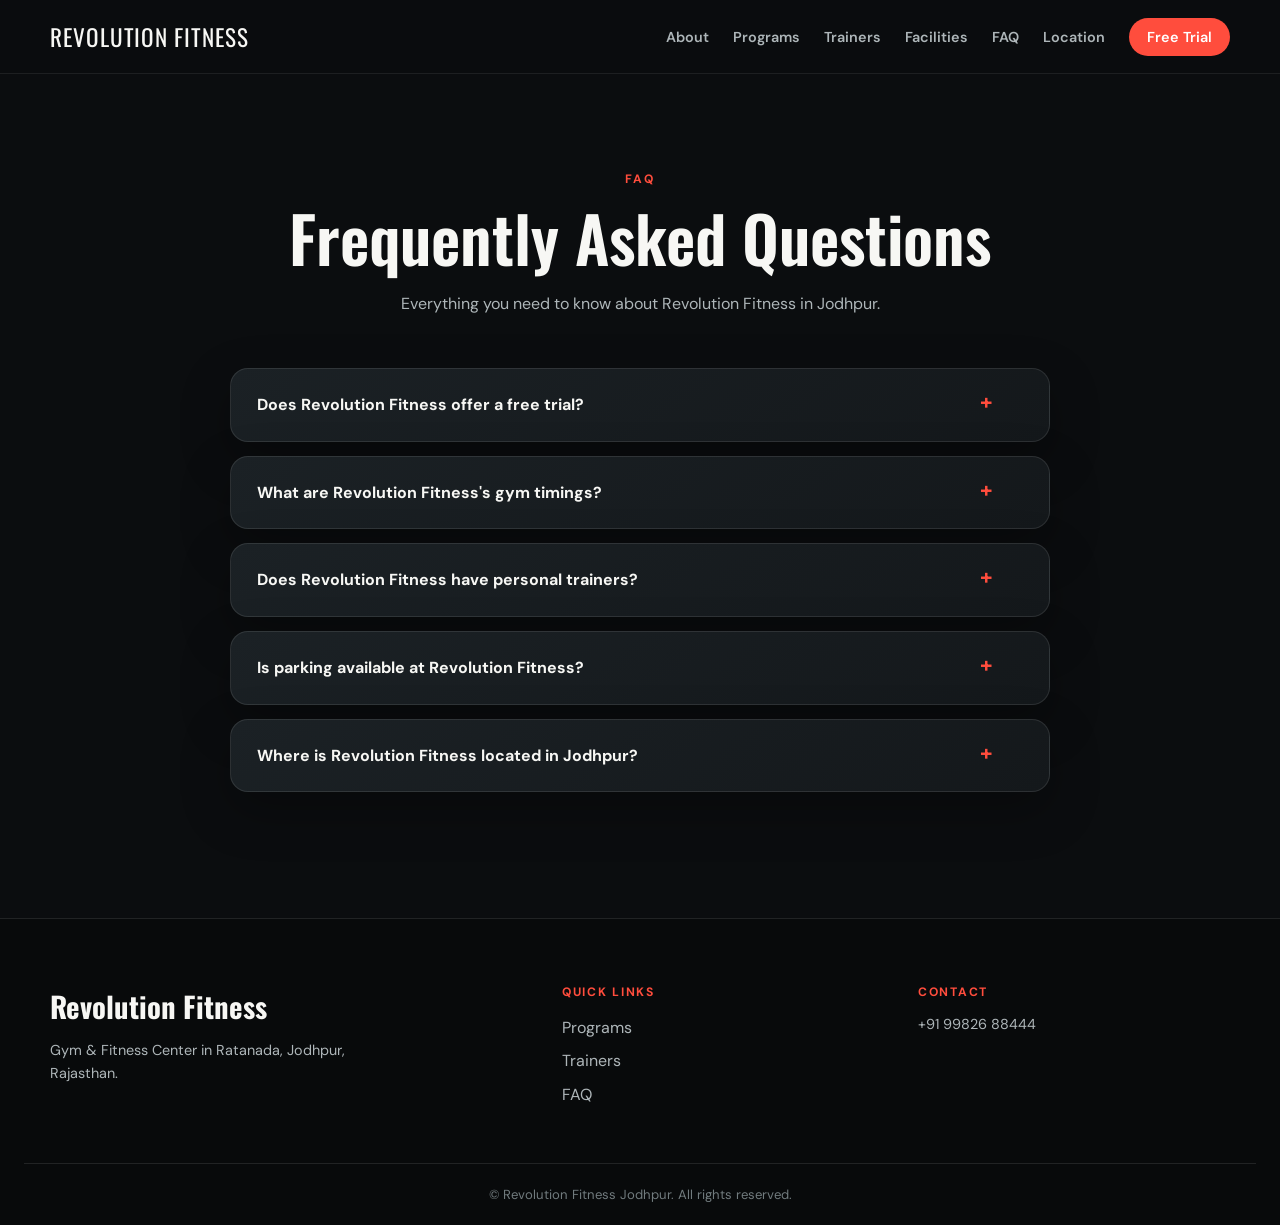
==== faq.html @ 063e990b "Add files via upload" ====
<!DOCTYPE html>
<html lang="en">
<head>
<meta charset="UTF-8">
<meta name="viewport"
content="width=device-width, initial-scale=1.0">
<title>
FAQ | Revolution Fitness Jodhpur - Gym Timings, Pricing & Trial
</title>
<meta name="description" content="Answers to common questions about Revolution Fitness Jodhpur — gym timings, membership pricing, free trial, personal training, and facilities in Ratanada."
<link href="https://fonts.googleapis.com/css2?family=DM+Sans:wght@400;500;600;700&family=Oswald:wght@500;600;700&display=swap" rel="stylesheet">
<link rel="stylesheet" href="style.css">
<script type="application/ld+json">
{
"@context":"https://schema.org",
"@type":"FAQPage",
"mainEntity": [
      {
  "@type": "Question",
  "name": "Does Revolution Fitness offer a free trial?",
  "acceptedAnswer": {
  "@type": "Answer",
  "text": "Yes, Revolution Fitness offers a free trial pass so new members can try the gym before joining a membership plan."
}
},
 {
   "@type": "Question",
    "name": "What is Revolution Fitness?",
   "acceptedAnswer": {
   "@type": "Answer",
            "text": "Revolution Fitness is a gym and fitness center in Ratanada, Jodhpur, Rajasthan. The gym offers fitness options including personal training, strength training, cardio and group fitness programs."
          }
        },

        {
          "@type": "Question",
          "name": "Where is Revolution Fitness located in Jodhpur?",
          "acceptedAnswer": {
            "@type": "Answer",
            "text": "Revolution Fitness is located on Defense Lab Road near Ratanda Circle in the Ratanada area of Jodhpur, Rajasthan, PIN 342011."
          }
        },

        {
          "@type": "Question",
          "name": "What are the opening hours of Revolution Fitness?",
          "acceptedAnswer": {
            "@type": "Answer",
            "text": "Revolution Fitness is open Monday through Friday from 5:00 AM to 10:00 PM. Please contact the gym to confirm the current Saturday and Sunday opening hours."
          }
        },

        {
          "@type": "Question",
          "name": "What fitness programs does Revolution Fitness offer?",
          "acceptedAnswer": {
            "@type": "Answer",
            "text": "Revolution Fitness offers fitness programs including personal training, strength training, cardio and group fitness. Training options can be selected according to individual fitness goals and experience."
          }
        },

        {
          "@type": "Question",
          "name": "Does Revolution Fitness offer personal training?",
          "acceptedAnswer": {
            "@type": "Answer",
            "text": "Yes. Revolution Fitness offers personal training for members who want individualized coaching and guidance based on their fitness goals."
          }
        },

        {
          "@type": "Question",
          "name": "Does Revolution Fitness offer group classes?",
          "acceptedAnswer": {
            "@type": "Answer",
            "text": "Yes. Revolution Fitness offers group fitness classes for members who prefer a structured training environment with other participants."
          }
        },

        {
          "@type": "Question",
          "name": "Is Revolution Fitness suitable for beginners?",
          "acceptedAnswer": {
            "@type": "Answer",
            "text": "Yes. Revolution Fitness can be suitable for beginners as well as people with previous training experience. Beginners can start with an appropriate training approach and gradually develop their strength and fitness."
          }
        },

        {
          "@type": "Question",
          "name": "Does Revolution Fitness offer strength training?",
          "acceptedAnswer": {
            "@type": "Answer",
            "text": "Yes. Strength training is one of the training options available at Revolution Fitness in Ratanada, Jodhpur. Members can train according to their individual goals and experience."
          }
        },

        {
          "@type": "Question",
          "name": "Does Revolution Fitness offer cardio training?",
          "acceptedAnswer": {
            "@type": "Answer",
            "text": "Yes. Revolution Fitness provides cardio training options for members who want to work on cardiovascular fitness, endurance and overall conditioning."
          }
        },

        {
          "@type": "Question",
          "name": "Does Revolution Fitness offer a free trial?",
          "acceptedAnswer": {
            "@type": "Answer",
            "text": "Revolution Fitness offers a free trial for prospective members. Contact the gym directly to confirm current trial availability, eligibility and terms."
          }
        },

        {
    "@type": "Question",
    "name": "How much does Revolution Fitness membership cost?",
          "acceptedAnswer": {
   "@type": "Answer",
            "text": "Membership pricing at Revolution Fitness can vary depending on the selected membership or training option. Contact Revolution Fitness directly for the latest membership prices and available offers."
          }
        },

        {
   "@type": "Question",
   "name": "How can I contact Revolution Fitness?",
   "acceptedAnswer": {
    "@type": "Answer",
    "text": "You can contact Revolution Fitness at +91-99826-88444 for membership enquiries, training information, free trial information and current offers."
          }
        }

      ]
    }
    </script>
</head>
<body>
<nav class="main-nav" aria-label="Main navigation">
    <div class="nav-logo">
      <a href="/">Revolution Fitness</a>
    </div>
<ul class="nav-links">
<li><a href="/#about">About</a></li>
<li><a href="/#programs">Programs</a></li>
<li><a href="/#trainers">Trainers</a></li>
<li><a href="/#facilities">Facilities</a></li>
<li><a href="/faq.html">FAQ</a></li>
<li><a href="/#location">Location</a></li>
<li><a href="/#trial" class="btn-nav">Free Trial</a></li>
 </ul>
</nav>
<main>
 <section class="faq-page" aria-label="Frequently Asked Questions">
 <div class="section-header">
 <p class="section-eyebrow">FAQ</p>
 <h1>Frequently Asked Questions</h1>
 <p class="section-subtext">Everything you need to know about Revolution Fitness in Jodhpur.</p>
 </div>

<div class="faq-preview-list">
<details class="faq-item">
<summary>Does Revolution Fitness offer a free trial?</summary>
<p>Yes, Revolution Fitness offers a free trial pass so new members can try the gym before joining a membership plan.</p>
 </details>

 <details class="faq-item">
 <summary>What are Revolution Fitness's gym timings?</summary>
 <p>Revolution Fitness is open from 5:00 AM to 10:00 PM on weekdays, and 7:00 AM to 10:00 PM on weekends.</p>
 </details>

 <details class="faq-item">
<summary>Does Revolution Fitness have personal trainers?
</summary>
 <p>Yes, Revolution Fitness offers one-on-one personal training led by founder Sandeep Tak and the coaching team, tailored to strength, weight loss, and conditioning goals.</p>
</details>
<details class="faq-item">
 <summary>Is parking available at Revolution Fitness?</summary>
 <p>Yes, Revolution Fitness offers dedicated on-site parking for all members at its Ratanada Circle location in Jodhpur.</p>
        </details>

<details class="faq-item">
<summary>Where is Revolution Fitness located in Jodhpur?</summary>
 <p>Revolution Fitness is located at 7-A Defense Lab Road, Ratanada Circle, Ratanada, Jodhpur, Rajasthan 342011.</p>
  </details>

</div>
</section>
</main>
<footer aria-label="Site footer">
<div class="footer-content">
<div class="footer-brand"><h2>Revolution Fitness</h2><p>Gym & Fitness Center in Ratanada, Jodhpur, Rajasthan.</p></div>
<nav class="footer-links" aria-label="Footer navigation"><h3>Quick Links</h3><ul><li><a href="/#programs">Programs</a></li><li><a href="/#trainers">Trainers</a></li><li><a href="/faq.html">FAQ</a></li></ul></nav>
<div class="footer-contact"><h3>Contact</h3><p><a href="tel:+919982688444">+91 99826 88444</a></p></div>
</div><div class="footer-bottom"><p>© Revolution Fitness Jodhpur. All rights reserved.</p></div>
</footer>


</body>
</html>
---- style.css ----
@import url('https://fonts.googleapis.com/css2?family=DM+Sans:wght@400;500;600;700&family=Oswald:wght@500;600;700&display=swap');
:root{--bg:#0b0d0f;--surface:#14181b;--surface-2:#1b2125;--line:rgba(255,255,255,.1);--text:#f7f7f4;--muted:#aeb6b9;--accent:#ff4d3d;--accent-dark:#d93a2d;--max:1180px;--radius:18px;--shadow:0 18px 50px rgba(0,0,0,.28)}
*{box-sizing:border-box;margin:0;padding:0}html{scroll-behavior:smooth}body{background:var(--bg);color:var(--text);font-family:'DM Sans',sans-serif;line-height:1.6}img{display:block;max-width:100%}a{color:inherit}section{padding:112px 24px;overflow:clip}
.main-nav,body>nav{position:fixed;inset:0 0 auto;z-index:100;display:flex;align-items:center;justify-content:space-between;gap:24px;padding:18px max(24px,calc((100% - var(--max))/2));background:rgba(11,13,15,.78);border-bottom:1px solid rgba(255,255,255,.08);backdrop-filter:blur(18px)}
.nav-logo a{text-decoration:none;font-family:Oswald,sans-serif;font-size:1.45rem;letter-spacing:.04em;text-transform:uppercase}.nav-links{list-style:none;display:flex;align-items:center;gap:24px}.nav-links a{color:var(--muted);text-decoration:none;font-size:.9rem;font-weight:600;transition:color .2s}.nav-links a:hover{color:var(--text)}.nav-links .btn-nav{color:#fff;padding:10px 18px;border-radius:999px;background:var(--accent)}
.btn-primary,.btn-secondary{display:inline-flex;align-items:center;justify-content:center;min-height:50px;padding:0 24px;border-radius:999px;font-weight:700;text-decoration:none;transition:transform .2s,background .2s,border-color .2s}.btn-primary{background:var(--accent);color:#fff;box-shadow:0 10px 25px rgba(255,77,61,.22)}.btn-primary:hover{background:var(--accent-dark);transform:translateY(-2px)}.btn-secondary{border:1px solid rgba(255,255,255,.26);color:#fff}.btn-secondary:hover{border-color:#fff;background:rgba(255,255,255,.08);transform:translateY(-2px)}
.section-header{max-width:720px;margin:0 auto 52px;text-align:center}.section-eyebrow,.hero-eyebrow{color:var(--accent);font-size:.76rem;font-weight:700;letter-spacing:.18em;text-transform:uppercase;margin-bottom:14px}.section-header h1,.section-header h2{font-family:Oswald,sans-serif;font-weight:600;line-height:1.08}.section-header h1,.section-header h2{font-size:clamp(2.2rem,5vw,4rem)}.section-subtext{margin-top:18px;color:var(--muted)}
.hero{min-height:760px;height:100svh;display:grid;place-items:center;position:relative;padding-top:100px}.hero-bg-img,.trainer-hero-img{position:absolute;inset:0;width:100%;height:100%;object-fit:cover}.hero-overlay{position:absolute;inset:0;background:linear-gradient(90deg,rgba(5,7,8,.92),rgba(5,7,8,.58) 52%,rgba(5,7,8,.3)),linear-gradient(0deg,rgba(5,7,8,.72),transparent 45%)}.hero-content{position:relative;z-index:1;width:min(100%,var(--max));text-align:left}.hero-content h1{max-width:760px;font-family:Oswald,sans-serif;font-size:clamp(3rem,7vw,6.2rem);line-height:.98;letter-spacing:-.025em}.hero-description{max-width:590px;margin:24px 0 34px;color:#d4dadb;font-size:1.08rem}.hero-actions{display:flex;gap:14px;flex-wrap:wrap}
.programs,.trainers,.reviews,.location,.faq-page,.trainer-bio-section{background:var(--bg)}.programs-grid,.facilities-grid,.reviews-grid,.results-grid{width:min(100%,var(--max));margin:0 auto;display:grid;gap:22px}.programs-grid,.reviews-grid{grid-template-columns:repeat(3,1fr)}.facilities-grid{grid-template-columns:repeat(3,1fr)}.program-card,.facilities-card,.review-card,.review-grid,.faq-item,.trainer-card,.location-details{background:linear-gradient(145deg,var(--surface-2),var(--surface));border:1px solid var(--line);border-radius:var(--radius);box-shadow:var(--shadow)}.program-card,.facilities-card{overflow:hidden;transition:transform .25s,border-color .25s}.program-card:hover,.facilities-card:hover{transform:translateY(-6px);border-color:rgba(255,77,61,.45)}.program-card img,.facilities-card img{width:100%;height:230px;object-fit:cover}.program-card h3,.facilities-card h3{margin:24px 24px 8px;font-size:1.16rem}.program-card p,.facilities-card p{padding:0 24px 26px;color:var(--muted);font-size:.95rem}
.trainers-grid{width:min(100%,980px);margin:auto}.trainer-card{display:grid;grid-template-columns:42% 1fr;overflow:hidden}.trainer-card img{width:100%;height:390px;object-fit:contain;object-position:center;background:#0f1315}.trainer-info{padding:42px;align-self:center}.trainer-info h3,.bio-content h2{font-family:Oswald,sans-serif;font-weight:600}.trainer-info h3{font-size:2rem}.trainer-title,.trainer-hero-tagline{color:var(--accent);font-weight:700}.trainer-bio{margin:18px 0 24px;color:var(--muted)}
.trainer-hero{height:68svh;min-height:520px;display:flex;align-items:end;position:relative;padding:140px max(24px,calc((100% - var(--max))/2)) 70px}.trainer-hero::after{content:'';position:absolute;inset:0;background:linear-gradient(0deg,rgba(5,7,8,.92),transparent 70%)}.trainer-hero-content{position:relative;z-index:1}.trainer-hero-content h1{font-family:Oswald,sans-serif;font-size:clamp(3rem,8vw,6rem);line-height:1}.trainer-bio-section{padding-top:90px}.bio-content{width:min(100%,760px);margin:auto}.bio-content h2{margin:42px 0 12px;font-size:2rem}.bio-content h2:first-child{margin-top:0}.bio-content p{color:#ccd2d3}.bio-image{margin:40px 0}.bio-image img{width:100%;height:420px;border-radius:var(--radius);object-fit:contain;object-position:center;background:#0f1315}.bio-image figcaption{margin-top:10px;text-align:center;color:var(--muted);font-size:.85rem}.bio-closing{margin:32px 0;color:var(--accent)!important;font-weight:700}
.results{background:#111518}.results-grid{grid-template-columns:repeat(4,1fr);text-align:center}.result-stat{padding:18px}.result-stat h3{color:var(--accent);font-family:Oswald,sans-serif;font-size:3.6rem;line-height:1}.result-stat p{margin-top:10px;color:var(--muted)}.review-grid,.review-card{padding:30px;text-align:left}.review-stars{color:var(--accent);letter-spacing:.15em}.review-text{margin:16px 0 22px;color:#d4dadb}.review-author{color:var(--muted);font-size:.9rem;font-weight:700}
.location-wrapper{width:min(100%,var(--max));margin:auto;display:grid;grid-template-columns:.8fr 1.2fr;gap:22px}.location-details{padding:36px}.location-details h3{margin:22px 0 6px;color:var(--accent);font-size:.78rem;letter-spacing:.14em;text-transform:uppercase}.location-details h3:first-child{margin-top:0}.location-details p{color:var(--muted)}.location-details .btn-primary{margin-top:26px}.location-map{min-height:360px;overflow:hidden;border-radius:var(--radius);border:1px solid var(--line)}.location-map iframe{display:block;width:100%;height:100%}
.faq-page{min-height:100vh;padding-top:170px}.faq-preview-list{width:min(100%,820px);margin:auto}.faq-item{margin-bottom:14px;padding:23px 26px}.faq-item summary{cursor:pointer;list-style:none;padding-right:30px;font-weight:700}.faq-item summary::-webkit-details-marker{display:none}.faq-item summary::after{content:'+';float:right;color:var(--accent);font-size:1.35rem;line-height:1}.faq-item[open] summary::after{content:'–'}.faq-item p{margin-top:14px;color:var(--muted)}
.final-cta{text-align:center;background:radial-gradient(circle at 50% 0,rgba(255,77,61,.22),transparent 55%),#111518}.final-cta-content{width:min(100%,720px);margin:auto}.final-cta h2{font-family:Oswald,sans-serif;font-size:clamp(2.3rem,5vw,4rem);line-height:1.05}.final-cta-text{margin:20px auto 30px;color:var(--muted)}.final-cta .btn-secondary{margin-left:8px}footer{padding:64px 24px 0;background:#080a0b;border-top:1px solid var(--line)}.footer-content{width:min(100%,var(--max));margin:auto;display:grid;grid-template-columns:1.5fr 1fr 1fr;gap:44px;padding-bottom:48px}.footer-brand h2{font-family:Oswald,sans-serif;font-size:1.8rem}.footer-brand p,.footer-contact p{max-width:320px;margin-top:10px;color:var(--muted);font-size:.9rem}.footer-social a,.footer-links a,.footer-contact a{color:var(--muted);text-decoration:none}.footer-social a:hover,.footer-links a:hover,.footer-contact a:hover{color:var(--accent)}.footer-links h3,.footer-contact h3{color:var(--accent);font-size:.76rem;letter-spacing:.14em;text-transform:uppercase}.footer-links ul{list-style:none;margin-top:12px}.footer-links li{margin:8px 0}.footer-bottom{padding:20px 0;border-top:1px solid var(--line);text-align:center;color:#717b7e;font-size:.82rem}
.facilites{padding:112px 24px}.section.header{max-width:720px;margin:0 auto 52px;text-align:center}.section.header h2{font-family:Oswald,sans-serif;font-size:clamp(2.2rem,5vw,4rem);line-height:1.08}.section.header .section-subtext{margin-top:18px;color:var(--muted)}
@media(max-width:900px){.nav-links{gap:12px}.nav-links li:nth-child(-n+3){display:none}.programs-grid,.facilities-grid,.reviews-grid{grid-template-columns:repeat(2,1fr)}.location-wrapper{grid-template-columns:1fr}}
@media(max-width:640px){section,.facilites{padding:78px 18px}.main-nav,body>nav{padding:15px 18px}.nav-links{gap:8px}.nav-links li:nth-child(n+4):not(:last-child){display:none}.nav-links .btn-nav{padding:9px 13px;font-size:.78rem}.hero{min-height:720px;padding-top:120px}.hero-content h1{font-size:clamp(3rem,14vw,4.4rem)}.hero-actions{flex-direction:column;align-items:stretch;max-width:300px}.programs-grid,.facilities-grid,.reviews-grid,.results-grid{grid-template-columns:1fr}.trainer-card{grid-template-columns:1fr}.trainer-card img{height:300px;object-fit:contain;background:#0f1315}.trainer-info{padding:28px 24px}.trainer-hero{min-height:470px;padding:120px 18px 48px}.bio-content h2{font-size:1.65rem}.bio-image img{height:280px;object-fit:contain;background:#0f1315}.final-cta .btn-secondary{margin:12px 0 0}.footer-content{grid-template-columns:1fr;text-align:center;gap:30px}.footer-brand p,.footer-contact p{margin-left:auto;margin-right:auto}}
@media(prefers-reduced-motion:reduce){html{scroll-behavior:auto}*,*::before,*::after{transition:none!important}}
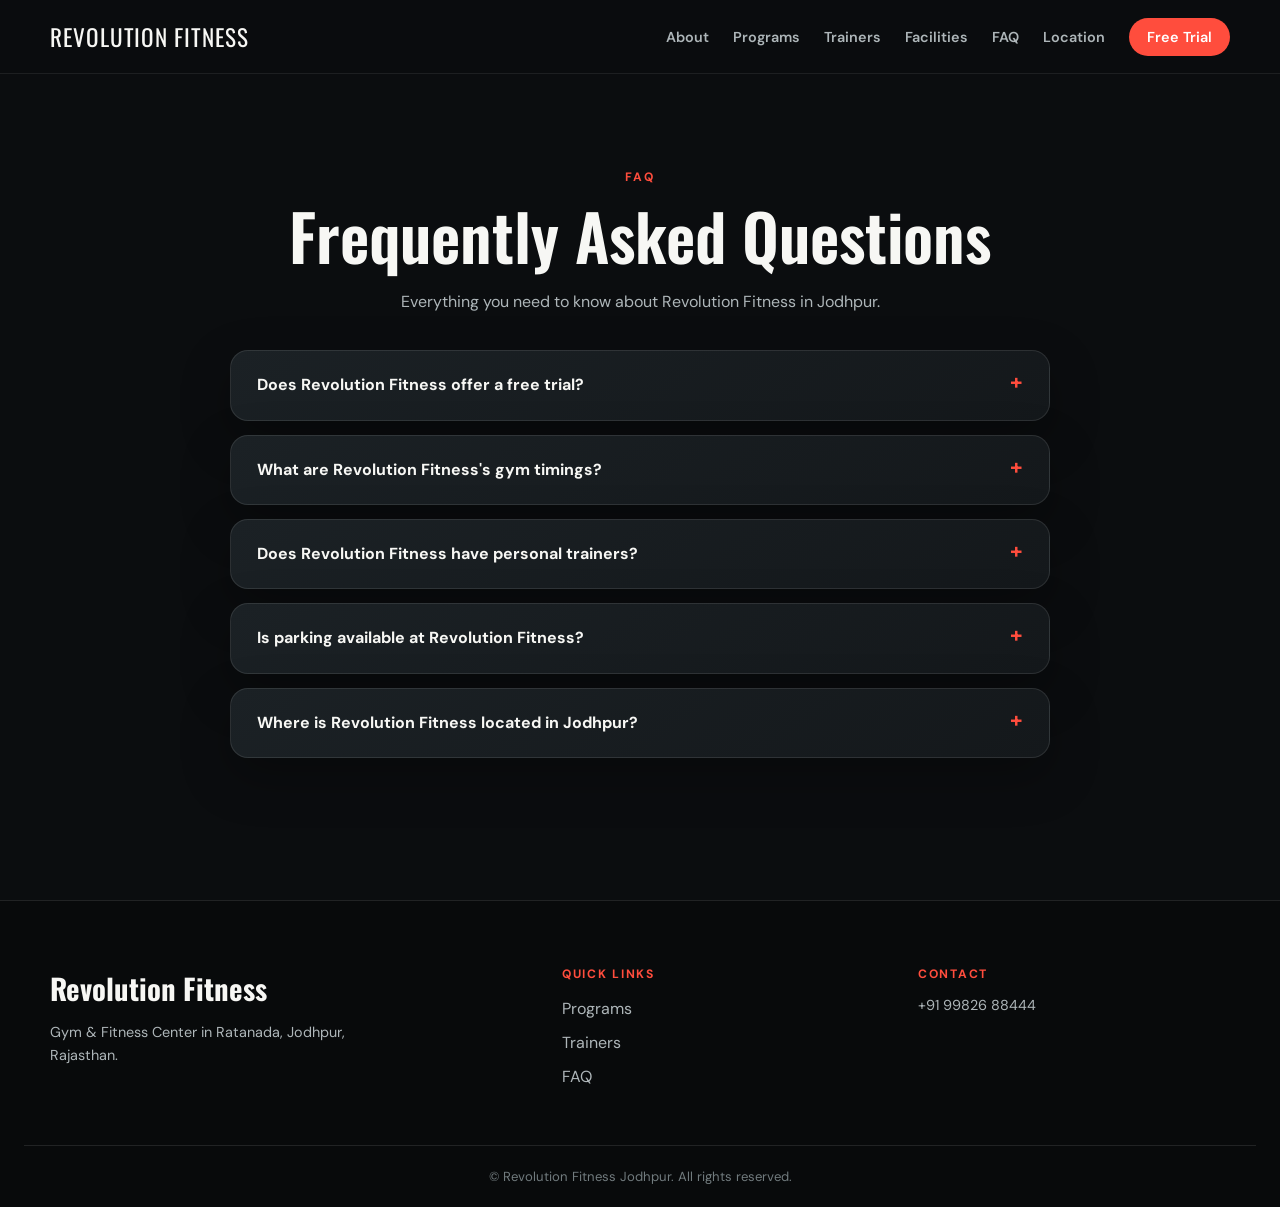
==== commit 31a38bfa: "Update faq.html" ====
--- a/faq.html
+++ b/faq.html
@@ -7,7 +7,7 @@
 <title>
 FAQ | Revolution Fitness Jodhpur - Gym Timings, Pricing & Trial
 </title>
-<meta name="description" content="Answers to common questions about Revolution Fitness Jodhpur — gym timings, membership pricing, free trial, personal training, and facilities in Ratanada."
+<meta name="description" content="Answers to common questions about Revolution Fitness Jodhpur — gym timings, membership pricing, free trial, personal training, and facilities in Ratanada.">
 <link href="https://fonts.googleapis.com/css2?family=DM+Sans:wght@400;500;600;700&family=Oswald:wght@500;600;700&display=swap" rel="stylesheet">
 <link rel="stylesheet" href="style.css">
 <script type="application/ld+json">
@@ -46,7 +46,7 @@
           "name": "What are the opening hours of Revolution Fitness?",
           "acceptedAnswer": {
             "@type": "Answer",
-            "text": "Revolution Fitness is open Monday through Friday from 5:00 AM to 10:00 PM. Please contact the gym to confirm the current Saturday and Sunday opening hours."
+            "text": "Revolution Fitness is open Monday through Friday from 5:00 AM to 10:00 PM.On Saturday and Sunday opening hours are 7:00 AM to 10:00 AM."
           }
         },
 
@@ -166,7 +166,7 @@
 
  <details class="faq-item">
  <summary>What are Revolution Fitness's gym timings?</summary>
- <p>Revolution Fitness is open from 5:00 AM to 10:00 PM on weekdays, and 7:00 AM to 10:00 PM on weekends.</p>
+ <p>Revolution Fitness is open from 5:00 AM to 10:00 PM on weekdays, and 7:00 AM to 10:00 AM on weekends.</p>
  </details>
 
  <details class="faq-item">
--- a/style.css
+++ b/style.css
@@ -9,11 +9,11 @@
 .programs,.trainers,.reviews,.location,.faq-page,.trainer-bio-section{background:var(--bg)}.programs-grid,.facilities-grid,.reviews-grid,.results-grid{width:min(100%,var(--max));margin:0 auto;display:grid;gap:22px}.programs-grid,.reviews-grid{grid-template-columns:repeat(3,1fr)}.facilities-grid{grid-template-columns:repeat(3,1fr)}.program-card,.facilities-card,.review-card,.review-grid,.faq-item,.trainer-card,.location-details{background:linear-gradient(145deg,var(--surface-2),var(--surface));border:1px solid var(--line);border-radius:var(--radius);box-shadow:var(--shadow)}.program-card,.facilities-card{overflow:hidden;transition:transform .25s,border-color .25s}.program-card:hover,.facilities-card:hover{transform:translateY(-6px);border-color:rgba(255,77,61,.45)}.program-card img,.facilities-card img{width:100%;height:230px;object-fit:cover}.program-card h3,.facilities-card h3{margin:24px 24px 8px;font-size:1.16rem}.program-card p,.facilities-card p{padding:0 24px 26px;color:var(--muted);font-size:.95rem}
 .trainers-grid{width:min(100%,980px);margin:auto}.trainer-card{display:grid;grid-template-columns:42% 1fr;overflow:hidden}.trainer-card img{width:100%;height:390px;object-fit:contain;object-position:center;background:#0f1315}.trainer-info{padding:42px;align-self:center}.trainer-info h3,.bio-content h2{font-family:Oswald,sans-serif;font-weight:600}.trainer-info h3{font-size:2rem}.trainer-title,.trainer-hero-tagline{color:var(--accent);font-weight:700}.trainer-bio{margin:18px 0 24px;color:var(--muted)}
 .trainer-hero{height:68svh;min-height:520px;display:flex;align-items:end;position:relative;padding:140px max(24px,calc((100% - var(--max))/2)) 70px}.trainer-hero::after{content:'';position:absolute;inset:0;background:linear-gradient(0deg,rgba(5,7,8,.92),transparent 70%)}.trainer-hero-content{position:relative;z-index:1}.trainer-hero-content h1{font-family:Oswald,sans-serif;font-size:clamp(3rem,8vw,6rem);line-height:1}.trainer-bio-section{padding-top:90px}.bio-content{width:min(100%,760px);margin:auto}.bio-content h2{margin:42px 0 12px;font-size:2rem}.bio-content h2:first-child{margin-top:0}.bio-content p{color:#ccd2d3}.bio-image{margin:40px 0}.bio-image img{width:100%;height:420px;border-radius:var(--radius);object-fit:contain;object-position:center;background:#0f1315}.bio-image figcaption{margin-top:10px;text-align:center;color:var(--muted);font-size:.85rem}.bio-closing{margin:32px 0;color:var(--accent)!important;font-weight:700}
-.results{background:#111518}.results-grid{grid-template-columns:repeat(4,1fr);text-align:center}.result-stat{padding:18px}.result-stat h3{color:var(--accent);font-family:Oswald,sans-serif;font-size:3.6rem;line-height:1}.result-stat p{margin-top:10px;color:var(--muted)}.review-grid,.review-card{padding:30px;text-align:left}.review-stars{color:var(--accent);letter-spacing:.15em}.review-text{margin:16px 0 22px;color:#d4dadb}.review-author{color:var(--muted);font-size:.9rem;font-weight:700}
+.results{background:#111518}.results-grid{grid-template-columns:repeat(4,1fr);text-align:center}.result-stat{padding:18px}.result-stat h3{color:var(--accent);font-family:Oswald,sans-serif;font-size:3.6rem;line-height:1}.result-stat p{margin-top:10px;color:var(--muted)}.review-grid,.review-card{padding:30px;text-align:left;display:flex;flex-direction:column;height:100%}.review-stars{color:var(--accent);letter-spacing:.15em}.review-text{margin:16px 0 22px;color:#d4dadb;flex:1}.review-author{color:var(--muted);font-size:.9rem;font-weight:700;margin-top:auto}.review-author span{display:block;margin-top:4px;color:#717b7e;font-size:.8rem;font-weight:400}
 .location-wrapper{width:min(100%,var(--max));margin:auto;display:grid;grid-template-columns:.8fr 1.2fr;gap:22px}.location-details{padding:36px}.location-details h3{margin:22px 0 6px;color:var(--accent);font-size:.78rem;letter-spacing:.14em;text-transform:uppercase}.location-details h3:first-child{margin-top:0}.location-details p{color:var(--muted)}.location-details .btn-primary{margin-top:26px}.location-map{min-height:360px;overflow:hidden;border-radius:var(--radius);border:1px solid var(--line)}.location-map iframe{display:block;width:100%;height:100%}
-.faq-page{min-height:100vh;padding-top:170px}.faq-preview-list{width:min(100%,820px);margin:auto}.faq-item{margin-bottom:14px;padding:23px 26px}.faq-item summary{cursor:pointer;list-style:none;padding-right:30px;font-weight:700}.faq-item summary::-webkit-details-marker{display:none}.faq-item summary::after{content:'+';float:right;color:var(--accent);font-size:1.35rem;line-height:1}.faq-item[open] summary::after{content:'–'}.faq-item p{margin-top:14px;color:var(--muted)}
+.faq-page{min-height:100vh;padding:168px 24px 112px}.faq-page .section-header{margin-bottom:36px}.faq-preview-list{width:min(100%,820px);margin:auto}.faq-item{width:100%;margin-bottom:14px;padding:23px 26px}.faq-item summary{position:relative;display:block;cursor:pointer;list-style:none;padding-right:42px;font-weight:700;line-height:1.4;overflow-wrap:anywhere}.faq-item summary::-webkit-details-marker{display:none}.faq-item summary::after{content:'+';position:absolute;right:0;top:-2px;color:var(--accent);font-size:1.35rem;line-height:1}.faq-item[open] summary::after{content:'–'}.faq-item p{margin-top:14px;color:var(--muted);line-height:1.65;overflow-wrap:anywhere}
 .final-cta{text-align:center;background:radial-gradient(circle at 50% 0,rgba(255,77,61,.22),transparent 55%),#111518}.final-cta-content{width:min(100%,720px);margin:auto}.final-cta h2{font-family:Oswald,sans-serif;font-size:clamp(2.3rem,5vw,4rem);line-height:1.05}.final-cta-text{margin:20px auto 30px;color:var(--muted)}.final-cta .btn-secondary{margin-left:8px}footer{padding:64px 24px 0;background:#080a0b;border-top:1px solid var(--line)}.footer-content{width:min(100%,var(--max));margin:auto;display:grid;grid-template-columns:1.5fr 1fr 1fr;gap:44px;padding-bottom:48px}.footer-brand h2{font-family:Oswald,sans-serif;font-size:1.8rem}.footer-brand p,.footer-contact p{max-width:320px;margin-top:10px;color:var(--muted);font-size:.9rem}.footer-social a,.footer-links a,.footer-contact a{color:var(--muted);text-decoration:none}.footer-social a:hover,.footer-links a:hover,.footer-contact a:hover{color:var(--accent)}.footer-links h3,.footer-contact h3{color:var(--accent);font-size:.76rem;letter-spacing:.14em;text-transform:uppercase}.footer-links ul{list-style:none;margin-top:12px}.footer-links li{margin:8px 0}.footer-bottom{padding:20px 0;border-top:1px solid var(--line);text-align:center;color:#717b7e;font-size:.82rem}
 .facilites{padding:112px 24px}.section.header{max-width:720px;margin:0 auto 52px;text-align:center}.section.header h2{font-family:Oswald,sans-serif;font-size:clamp(2.2rem,5vw,4rem);line-height:1.08}.section.header .section-subtext{margin-top:18px;color:var(--muted)}
 @media(max-width:900px){.nav-links{gap:12px}.nav-links li:nth-child(-n+3){display:none}.programs-grid,.facilities-grid,.reviews-grid{grid-template-columns:repeat(2,1fr)}.location-wrapper{grid-template-columns:1fr}}
-@media(max-width:640px){section,.facilites{padding:78px 18px}.main-nav,body>nav{padding:15px 18px}.nav-links{gap:8px}.nav-links li:nth-child(n+4):not(:last-child){display:none}.nav-links .btn-nav{padding:9px 13px;font-size:.78rem}.hero{min-height:720px;padding-top:120px}.hero-content h1{font-size:clamp(3rem,14vw,4.4rem)}.hero-actions{flex-direction:column;align-items:stretch;max-width:300px}.programs-grid,.facilities-grid,.reviews-grid,.results-grid{grid-template-columns:1fr}.trainer-card{grid-template-columns:1fr}.trainer-card img{height:300px;object-fit:contain;background:#0f1315}.trainer-info{padding:28px 24px}.trainer-hero{min-height:470px;padding:120px 18px 48px}.bio-content h2{font-size:1.65rem}.bio-image img{height:280px;object-fit:contain;background:#0f1315}.final-cta .btn-secondary{margin:12px 0 0}.footer-content{grid-template-columns:1fr;text-align:center;gap:30px}.footer-brand p,.footer-contact p{margin-left:auto;margin-right:auto}}
+@media(max-width:640px){section,.facilites{padding:78px 18px}.main-nav,body>nav{padding:15px 18px}.nav-links{gap:8px}.nav-links li:nth-child(n+4):not(:last-child){display:none}.nav-links .btn-nav{padding:9px 13px;font-size:.78rem}.hero{min-height:720px;padding-top:120px}.hero-content h1{font-size:clamp(3rem,14vw,4.4rem)}.hero-actions{flex-direction:column;align-items:stretch;max-width:300px}.programs-grid,.facilities-grid,.reviews-grid,.results-grid{grid-template-columns:1fr}.trainer-card{grid-template-columns:1fr}.trainer-card img{height:300px;object-fit:contain;background:#0f1315}.trainer-info{padding:28px 24px}.trainer-hero{min-height:470px;padding:120px 18px 48px}.bio-content h2{font-size:1.65rem}.bio-image img{height:280px;object-fit:contain;background:#0f1315}.faq-page{padding:132px 18px 78px}.faq-page .section-header{margin-bottom:28px}.faq-item{padding:19px 20px}.faq-item summary{padding-right:34px}.final-cta .btn-secondary{margin:12px 0 0}.footer-content{grid-template-columns:1fr;text-align:center;gap:30px}.footer-brand p,.footer-contact p{margin-left:auto;margin-right:auto}}
 @media(prefers-reduced-motion:reduce){html{scroll-behavior:auto}*,*::before,*::after{transition:none!important}}
